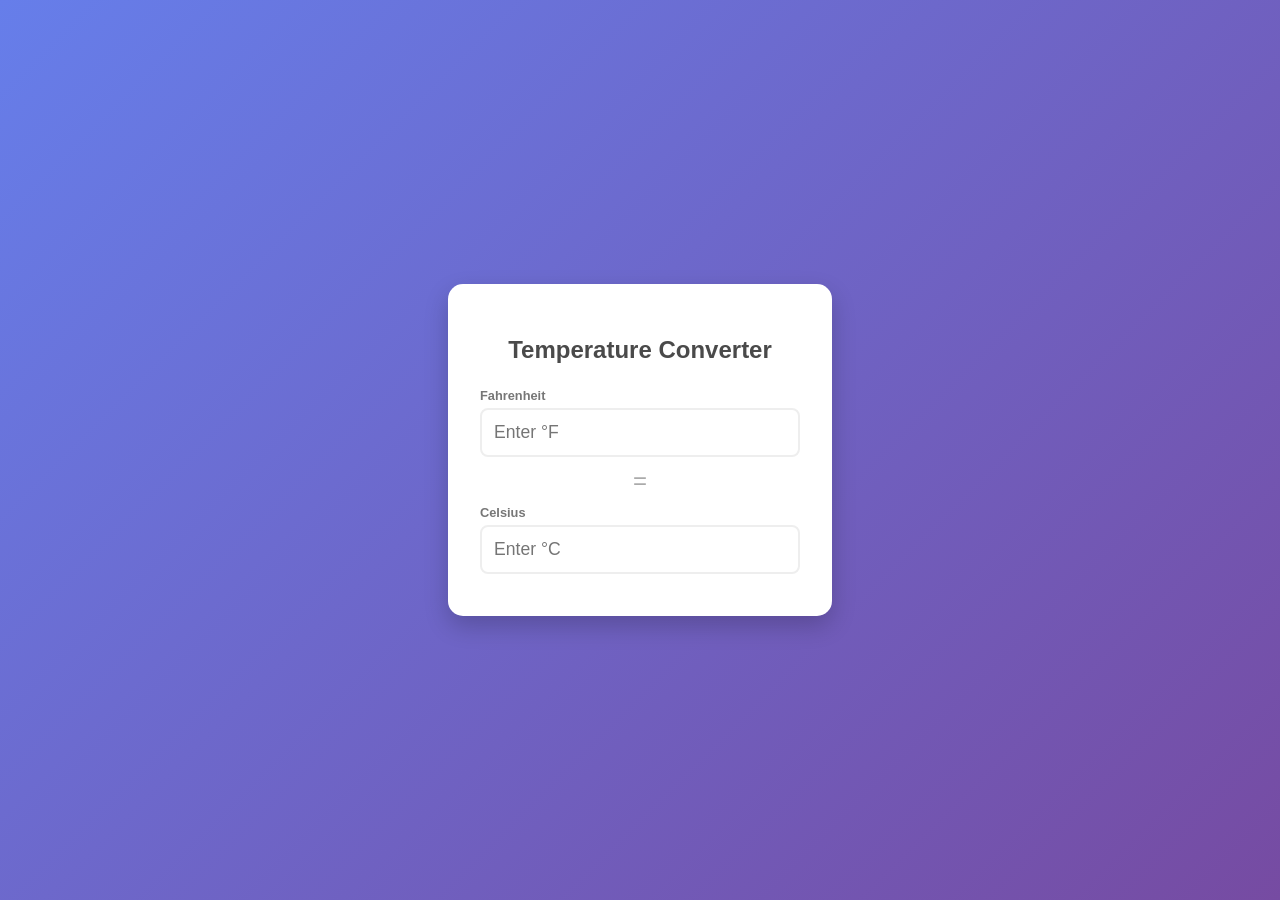
==== Dominguez_Portfolio/temperature_converter/temperature.html @ 951588bb "Add files via upload" ====
<!DOCTYPE html>
<html lang="en">
<head>
    <meta charset="UTF-8">
    <meta name="viewport" content="width=device-width, initial-scale=1.0">
    <title>TempConvert</title>
    <link rel="stylesheet" href="temperature.css">
</head>
<body>

    <div class="converter-card">
        <h2>Temperature Converter</h2>
        
        <div class="input-group">
            <label>Fahrenheit</label>
            <input type="number" id="fahrenheit" placeholder="Enter °F">
        </div>

        <div class="equals">=</div>

        <div class="input-group">
            <label>Celsius</label>
            <input type="number" id="celsius" placeholder="Enter °C">
        </div>
    </div>

    <script src="temperature.js"></script>
</body>
</html>
---- Dominguez_Portfolio/temperature_converter/temperature.css ----
body {
    font-family: 'Segoe UI', Tahoma, Geneva, Verdana, sans-serif;
    background: linear-gradient(135deg, #667eea 0%, #764ba2 100%);
    display: flex;
    justify-content: center;
    align-items: center;
    height: 100vh;
    margin: 0;
}

.converter-card {
    background: white;
    padding: 2rem;
    border-radius: 15px;
    box-shadow: 0 10px 25px rgba(0,0,0,0.2);
    text-align: center;
    width: 320px;
}

h2 { color: #4a4a4a; margin-bottom: 1.5rem; }

.input-group {
    margin: 10px 0;
    text-align: left;
}

label {
    display: block;
    font-size: 0.8rem;
    color: #777;
    margin-bottom: 5px;
    font-weight: bold;
}

input {
    width: 100%;
    padding: 12px;
    border: 2px solid #eee;
    border-radius: 8px;
    font-size: 1.1rem;
    box-sizing: border-box;
    transition: border-color 0.3s;
}

input:focus {
    outline: none;
    border-color: #667eea;
}

.equals {
    font-size: 1.5rem;
    color: #aaa;
    margin: 10px 0;
}
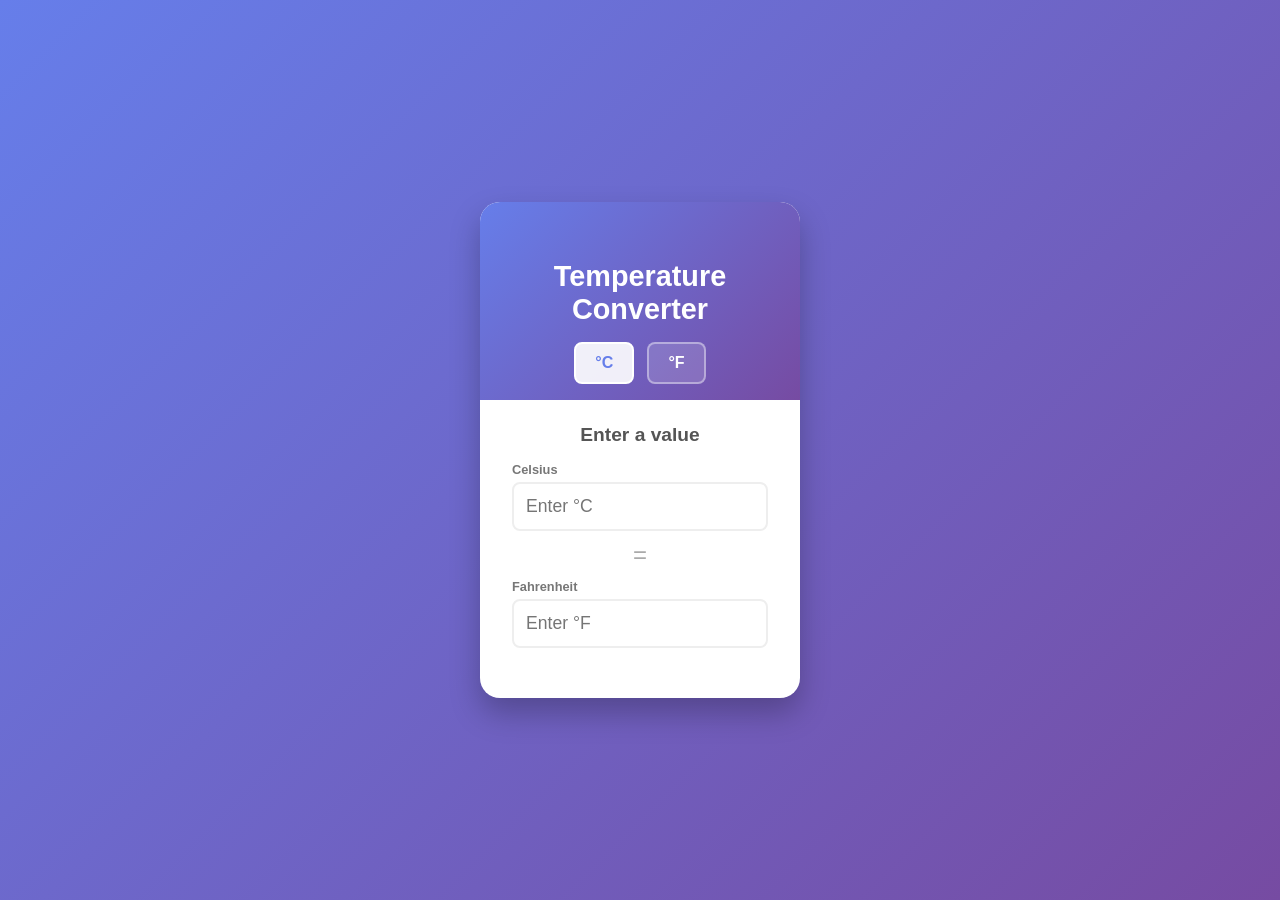
==== commit 1edd8049: "Add files via upload" ====
--- a/Dominguez_Portfolio/temperature_converter/temperature.html
+++ b/Dominguez_Portfolio/temperature_converter/temperature.html
@@ -1,29 +1,61 @@
 <!DOCTYPE html>
 <html lang="en">
 <head>
+    <!-- Meta tags for character encoding and responsive design -->
     <meta charset="UTF-8">
     <meta name="viewport" content="width=device-width, initial-scale=1.0">
     <title>TempConvert</title>
+    
+    <!-- Link to custom CSS stylesheet -->
     <link rel="stylesheet" href="temperature.css">
+    
+    <!-- Link to Boxicons library for thermometer and weather icons -->
+    <link href='https://unpkg.com/boxicons@2.1.4/css/boxicons.min.css' rel='stylesheet'>
 </head>
 <body>
 
+    <!-- Main converter card container -->
     <div class="converter-card">
-        <h2>Temperature Converter</h2>
         
+        <!-- Header section with title and toggle buttons -->
+        <div class="card-header">
+            <!-- Thermometer icon -->
+            <i class='bx bx-thermometer converter-icon'></i>
+            
+            <!-- Main title -->
+            <h2>Temperature Converter</h2>
+            
+            <!-- Toggle buttons to switch between Celsius and Fahrenheit primary input -->
+            <div class="toggle-buttons">
+                <button class="toggle-btn active" id="toggleC" data-mode="C">°C</button>
+                <button class="toggle-btn" id="toggleF" data-mode="F">°F</button>
+            </div>
+        </div>
+        
+        <!-- Status display showing temperature category (e.g., Cold, Hot, Normal) -->
+        <div class="temp-status" id="tempStatus">Enter a value</div>
+        
+        <!-- Fahrenheit input group -->
         <div class="input-group">
             <label>Fahrenheit</label>
             <input type="number" id="fahrenheit" placeholder="Enter °F">
         </div>
 
+        <!-- Equals separator between inputs -->
         <div class="equals">=</div>
 
+        <!-- Celsius input group -->
         <div class="input-group">
             <label>Celsius</label>
             <input type="number" id="celsius" placeholder="Enter °C">
         </div>
-    </div>
+    </div> <!-- end converter-card -->
 
+    <!-- Floating weather icon that changes based on temperature -->
+    <!-- Icon changes: snowflake (cold), cloud (cool), sun (warm/hot) -->
+    <div class="weather-icon"><i class="bx"></i></div>
+
+    <!-- Link to JavaScript for interactivity -->
     <script src="temperature.js"></script>
 </body>
 </html>
--- a/Dominguez_Portfolio/temperature_converter/temperature.css
+++ b/Dominguez_Portfolio/temperature_converter/temperature.css
@@ -1,3 +1,8 @@
+/* ========================================
+   BODY & PAGE LAYOUT STYLES
+   ======================================== */
+
+/* Main page styling: centered layout with gradient background that changes with temperature */
 body {
     font-family: 'Segoe UI', Tahoma, Geneva, Verdana, sans-serif;
     background: linear-gradient(135deg, #667eea 0%, #764ba2 100%);
@@ -6,24 +11,124 @@
     align-items: center;
     height: 100vh;
     margin: 0;
-}
-
+    /* Smooth transition when background color changes based on temperature */
+    transition: background 0.5s ease;
+}
+
+/* ========================================
+   MAIN CARD CONTAINER
+   ======================================== */
+
+/* Main card styling: white container with rounded corners and shadow */
 .converter-card {
     background: white;
-    padding: 2rem;
-    border-radius: 15px;
-    box-shadow: 0 10px 25px rgba(0,0,0,0.2);
+    padding: 0;
+    border-radius: 20px;
+    box-shadow: 0 15px 30px rgba(0,0,0,0.25);
+    /* Shadow transitions color based on temperature */
+    transition: box-shadow 0.4s ease;
     text-align: center;
     width: 320px;
-}
-
-h2 { color: #4a4a4a; margin-bottom: 1.5rem; }
-
+    position: relative;
+    overflow: hidden;
+}
+
+/* ========================================
+   CARD HEADER SECTION
+   ======================================== */
+
+/* Header with purple gradient background */
+.card-header {
+    background: linear-gradient(135deg, #667eea 0%, #764ba2 100%);
+    padding: 2rem 1.5rem 1rem;
+    position: relative;
+}
+
+/* Thermometer icon in header */
+.converter-icon {
+    font-size: 4rem;
+    color: white;
+    margin-bottom: 0.5rem;
+    display: block;
+}
+
+/* Header title styling */
+.card-header h2 {
+    color: white;
+    margin: 0.5rem 0;
+    font-size: 1.8rem;
+}
+
+/* ========================================
+   TOGGLE BUTTONS FOR C/F SELECTION
+   ======================================== */
+
+/* Container for toggle buttons using flexbox */
+.toggle-buttons {
+    display: flex;
+    gap: 0.8rem;
+    justify-content: center;
+    margin-top: 1rem;
+}
+
+/* Individual toggle button styling */
+.toggle-btn {
+    padding: 0.6rem 1.2rem;
+    border: 2px solid rgba(255,255,255,0.4);
+    background: rgba(255,255,255,0.15);
+    color: white;
+    border-radius: 8px;
+    font-weight: 600;
+    font-size: 1rem;
+    cursor: pointer;
+    /* Smooth transition for all properties on hover/active */
+    transition: all 0.3s ease;
+}
+
+/* Hover effect on toggle buttons */
+.toggle-btn:hover {
+    background: rgba(255,255,255,0.25);
+    border-color: rgba(255,255,255,0.6);
+}
+
+/* Active button styling when clicked */
+.toggle-btn.active {
+    background: rgba(255,255,255,0.9);
+    color: #667eea;
+    border-color: white;
+}
+
+/* ========================================
+   STATUS & INPUT STYLES
+   ======================================== */
+
+/* Temperature status text (Freezing, Cold, Hot, etc.) */
+.temp-status {
+    margin: 1.5rem 0 1rem 0;
+    padding: 0 2rem;
+    font-size: 1.2rem;
+    font-weight: 600;
+    color: #555;
+}
+
+/* Input group container for labels and inputs */
 .input-group {
     margin: 10px 0;
     text-align: left;
-}
-
+    padding: 0 2rem;
+}
+
+/* Equals separator between temperature inputs */
+.converter-card > .equals {
+    padding: 0 2rem;
+}
+
+/* Extra padding for last input group */
+.converter-card > .input-group:last-of-type {
+    padding-bottom: 2.5rem;
+}
+
+/* Label styling for input fields */
 label {
     display: block;
     font-size: 0.8rem;
@@ -32,6 +137,7 @@
     font-weight: bold;
 }
 
+/* Number input field styling */
 input {
     width: 100%;
     padding: 12px;
@@ -39,16 +145,116 @@
     border-radius: 8px;
     font-size: 1.1rem;
     box-sizing: border-box;
+    /* Smooth transition on focus */
     transition: border-color 0.3s;
 }
 
+/* Focus state for input fields */
 input:focus {
     outline: none;
     border-color: #667eea;
 }
 
+/* Equals separator text */
 .equals {
     font-size: 1.5rem;
     color: #aaa;
     margin: 10px 0;
-}+}
+
+/* ========================================
+   WEATHER ICON ANIMATION
+   ======================================== */
+
+/* Floating weather icon that appears in top-right corner */
+.weather-icon {
+    position: absolute;
+    top: 10%;
+    right: 10%;
+    font-size: 6rem;
+    opacity: 0;
+    /* Smooth fade in/out transition */
+    transition: opacity 0.5s ease;
+    color: #fff;
+    /* Continuous floating animation */
+    animation: float 4s ease-in-out infinite;
+    pointer-events: none;
+}
+
+/* Show the weather icon when temperature is entered */
+.weather-icon.show {
+    opacity: 1;
+}
+
+/* Keyframe animation for floating effect */
+@keyframes float {
+    0%,100% { transform: translateY(0); }
+    50% { transform: translateY(-20px); }
+}
+
+/* ========================================
+   RESPONSIVE DESIGN FOR MOBILE
+   ======================================== */
+
+@media (max-width: 480px) {
+    /* Adjust card width for mobile */
+    .converter-card {
+        width: 90%;
+    }
+    
+    /* Reduce header padding on mobile */
+    .card-header {
+        padding: 1.5rem 1rem 0.8rem;
+    }
+    
+    /* Smaller icon on mobile */
+    .converter-icon {
+        font-size: 3.5rem;
+    }
+    
+    /* Smaller title on mobile */
+    .card-header h2 {
+        font-size: 1.5rem;
+        margin: 0.3rem 0;
+    }
+    
+    /* Adjust toggle buttons for mobile */
+    .toggle-buttons {
+        gap: 0.5rem;
+        margin-top: 0.8rem;
+        margin-bottom: 0.5rem;
+    }
+    
+    /* Smaller button text on mobile */
+    .toggle-btn {
+        padding: 0.5rem 1rem;
+        font-size: 0.9rem;
+    }
+    
+    /* Adjust status text on mobile */
+    .temp-status {
+        margin: 1rem 0 0.8rem 0;
+        padding: 0 1.5rem;
+        font-size: 1rem;
+    }
+    
+    /* Reduce horizontal padding for inputs on mobile */
+    .input-group {
+        padding: 0 1.5rem;
+    }
+    
+    .converter-card > .equals {
+        padding: 0 1.5rem;
+    }
+    
+    /* Smaller label on mobile */
+    label {
+        font-size: 0.75rem;
+    }
+    
+    /* Smaller input on mobile */
+    input {
+        padding: 10px;
+        font-size: 1rem;
+    }
+}
